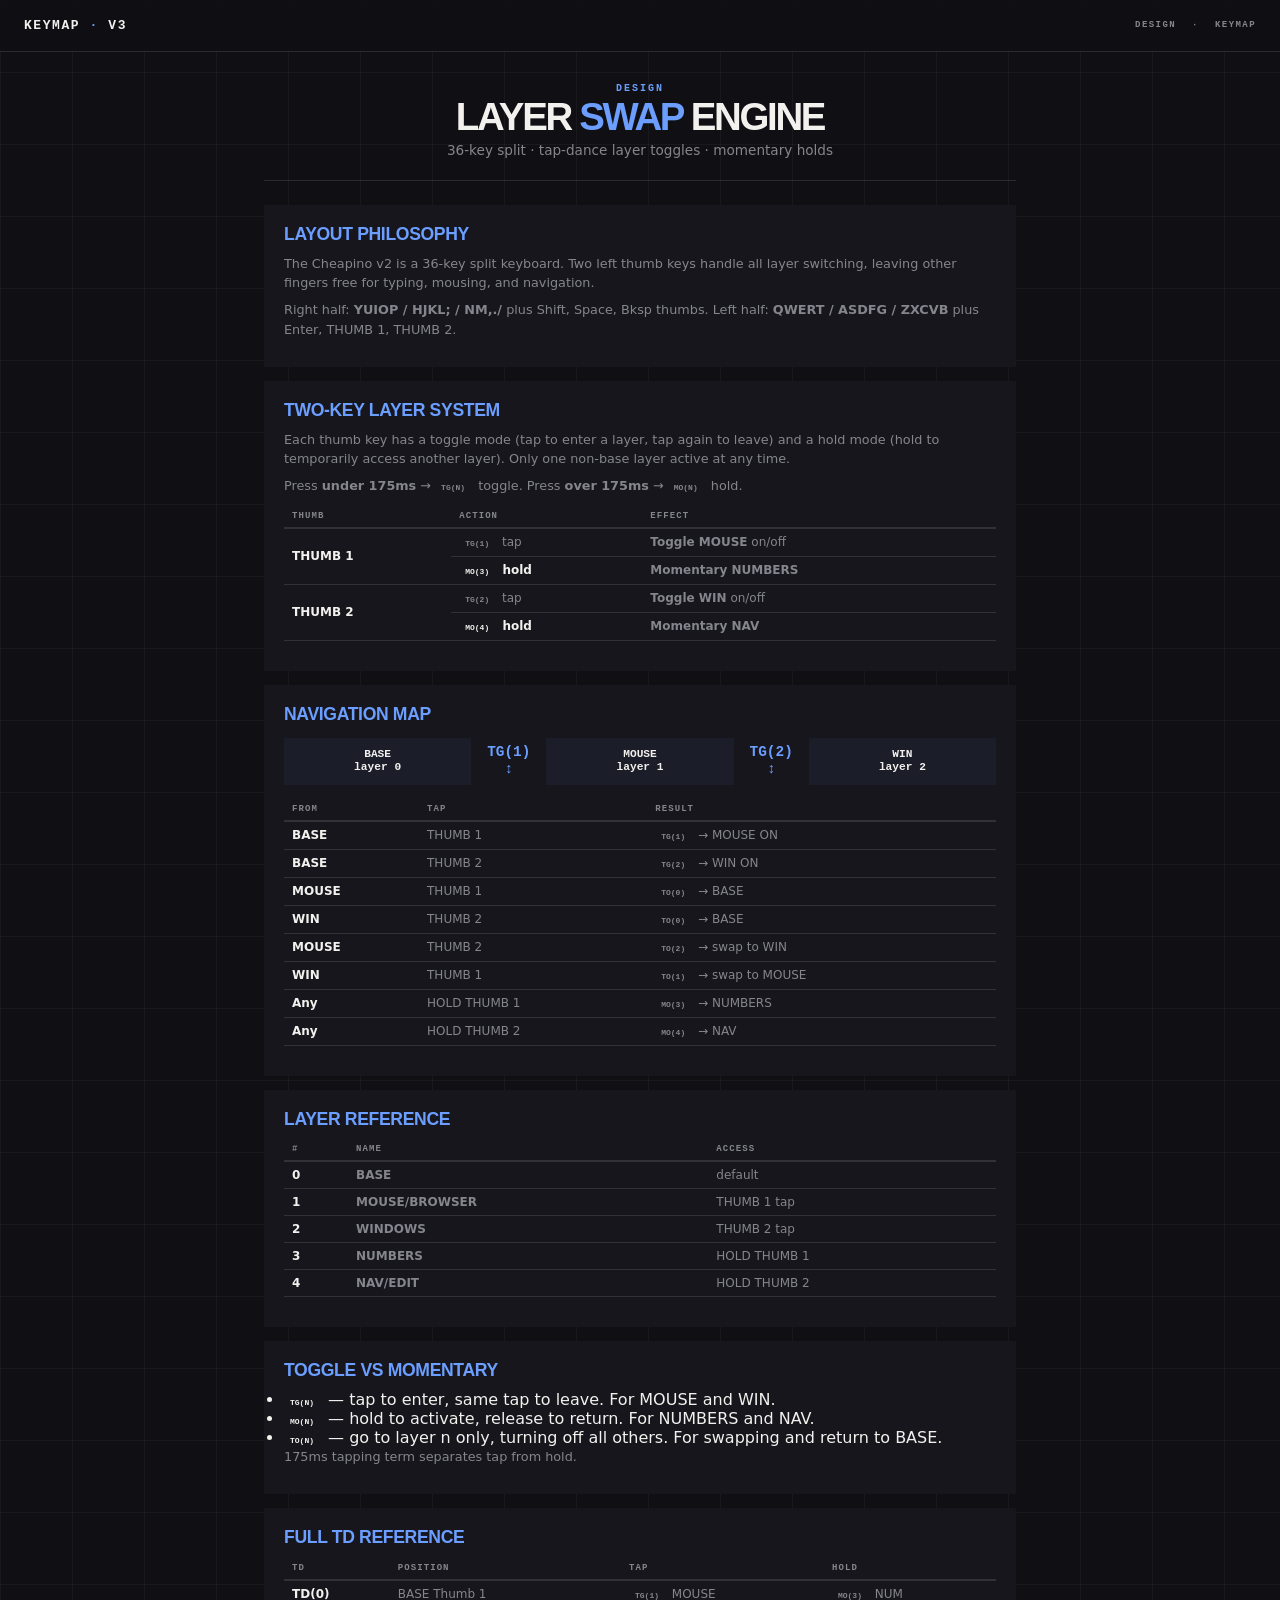
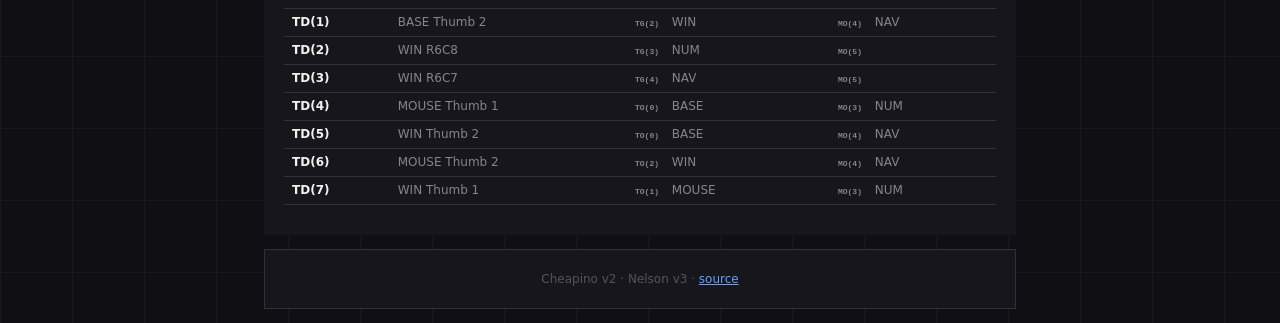
==== design.html @ 3efa7d44 "Add design page explaining layer swap engine" ====
<!DOCTYPE html><html lang=en><head><meta charset=UTF-8><meta name=viewport content="width=device-width,initial-scale=1.0"><title>DESIGN · V3</title><style>:root{--bg:#101014;--s:#16161C;--s2:#1C1C24;--b:rgba(242,241,238,0.12);--t:#F2F1EE;--td:#85858D;--tm:#55555E;--bl:#6B9EFF;--bt:rgba(107,158,255,0.06)}*{margin:0;padding:0;box-sizing:border-box}body{background:var(--bg);background-image:linear-gradient(rgba(242,241,238,0.045) 1px,transparent 1px),linear-gradient(90deg,rgba(242,241,238,0.045) 1px,transparent 1px);background-size:72px 72px;color:var(--t);font-family:system-ui,sans-serif;min-height:100vh}.wrap{max-width:800px;margin:0 auto;padding:0 24px}.nav{position:sticky;top:0;z-index:100;background:rgba(16,16,20,0.92);border-bottom:1px solid var(--b);height:52px;display:flex;align-items:center;justify-content:space-between;padding:0 24px}.nav .br{font:700 13px/1 'Courier New',monospace;text-transform:uppercase;letter-spacing:.12em;color:var(--t)}.nav .br .ac{color:var(--bl)}.nav .mi{font:600 9px/1 'Courier New',monospace;text-transform:uppercase;letter-spacing:.16em;color:var(--td);display:flex;gap:16px}.nav .mi a{color:inherit;text-decoration:none}.nav .mi a:hover{color:#fff}.hero{text-align:center;padding:32px 0 20px;border-bottom:1px solid var(--b);margin-bottom:24px}.hero .lbl{font:700 10px/1 'Courier New',monospace;text-transform:uppercase;letter-spacing:.2em;color:var(--bl);margin-bottom:6px}.hero h1{font:900 2.4rem/.9 'Arial Black',sans-serif;text-transform:uppercase;letter-spacing:-.06em;color:var(--t)}.hero h1 .ac{color:var(--bl)}.hero .sub{font:500 .85rem/1.4 system-ui,sans-serif;color:var(--td);margin-top:6px}.sec{background:var(--s);padding:20px;margin-bottom:14px}.sec h2{font:800 1.1rem/1.1 'Arial Black',sans-serif;text-transform:uppercase;letter-spacing:-.02em;color:var(--bl);margin-bottom:10px}.sec p{font:400 .8rem/1.5 system-ui,sans-serif;color:var(--td);margin-bottom:8px}table{border-collapse:collapse;width:100%;margin:10px 0;font-size:.75rem}th{font:700 9px/1 'Courier New',monospace;text-transform:uppercase;letter-spacing:.12em;color:var(--td);text-align:left;padding:6px 8px;border-bottom:2px solid var(--b)}td{padding:6px 8px;border-bottom:1px solid var(--b);color:var(--td)}td:first-child{color:var(--t);font-weight:600}.tag{display:inline-block;font:700 8px/1 'Courier New',monospace;padding:2px 6px;margin-right:3px;border-radius:2px;text-transform:uppercase}.tag.tg{background:#6B9EFF33;color:#6B9EFF}.tag.mo{background:#F2F1EE22;color:#ccc}.tag.to{background:#F2F1EE11;color:#999}.flow{display:grid;grid-template-columns:1fr auto 1fr auto 1fr;gap:6px;margin:10px 0;align-items:center}.flow div{background:var(--bt);padding:10px;text-align:center;font:700 .7rem/1.2 'Courier New',monospace;color:var(--t)}.flow .arr{background:transparent;color:var(--bl);font-size:.9rem}</style></head><body><div class=nav><div class=br><a href=index.html style=color:inherit;text-decoration:none>KEYMAP <span class=ac>·</span> V3</a></div><div class=mi><a href=design.html>DESIGN</a><span>·</span><a href=index.html>KEYMAP</a></div></div><div class=wrap><div class=hero><div class=lbl>DESIGN</div><h1>LAYER <span class=ac>SWAP</span> ENGINE</h1><div class=sub>36-key split · tap-dance layer toggles · momentary holds</div></div><div class=sec><h2>LAYOUT PHILOSOPHY</h2><p>The Cheapino v2 is a 36-key split keyboard. Two left thumb keys handle all layer switching, leaving other fingers free for typing, mousing, and navigation.</p><p>Right half: <b>YUIOP / HJKL; / NM,./</b> plus Shift, Space, Bksp thumbs. Left half: <b>QWERT / ASDFG / ZXCVB</b> plus Enter, THUMB 1, THUMB 2.</p></div><div class=sec><h2>TWO-KEY LAYER SYSTEM</h2><p>Each thumb key has a toggle mode (tap to enter a layer, tap again to leave) and a hold mode (hold to temporarily access another layer). Only one non-base layer active at any time.</p><p>Press <b>under 175ms</b> → <span class=tag tg>TG(n)</span> toggle. Press <b>over 175ms</b> → <span class=tag mo>MO(n)</span> hold.</p><table><tr><th>Thumb</th><th>Action</th><th>Effect</th></tr><tr><td rowspan=2>THUMB 1</td><td><span class=tag tg>TG(1)</span> tap</td><td><b>Toggle MOUSE</b> on/off</td></tr><tr><td><span class=tag mo>MO(3)</span> hold</td><td><b>Momentary NUMBERS</b></td></tr><tr><td rowspan=2>THUMB 2</td><td><span class=tag tg>TG(2)</span> tap</td><td><b>Toggle WIN</b> on/off</td></tr><tr><td><span class=tag mo>MO(4)</span> hold</td><td><b>Momentary NAV</b></td></tr></table></div><div class=sec><h2>NAVIGATION MAP</h2><div class=flow><div><b>BASE</b><br>layer 0</div><div class=arr>TG(1)<br>↕</div><div><b>MOUSE</b><br>layer 1</div><div class=arr>TG(2)<br>↕</div><div><b>WIN</b><br>layer 2</div></div><table><tr><th>From</th><th>Tap</th><th>Result</th></tr><tr><td>BASE</td><td>THUMB 1</td><td><span class=tag tg>TG(1)</span> → MOUSE ON</td></tr><tr><td>BASE</td><td>THUMB 2</td><td><span class=tag tg>TG(2)</span> → WIN ON</td></tr><tr><td>MOUSE</td><td>THUMB 1</td><td><span class=tag to>TO(0)</span> → BASE</td></tr><tr><td>WIN</td><td>THUMB 2</td><td><span class=tag to>TO(0)</span> → BASE</td></tr><tr><td>MOUSE</td><td>THUMB 2</td><td><span class=tag to>TO(2)</span> → swap to WIN</td></tr><tr><td>WIN</td><td>THUMB 1</td><td><span class=tag to>TO(1)</span> → swap to MOUSE</td></tr><tr><td>Any</td><td>HOLD THUMB 1</td><td><span class=tag mo>MO(3)</span> → NUMBERS</td></tr><tr><td>Any</td><td>HOLD THUMB 2</td><td><span class=tag mo>MO(4)</span> → NAV</td></tr></table></div><div class=sec><h2>LAYER REFERENCE</h2><table><tr><th>#</th><th>Name</th><th>Access</th></tr><tr><td>0</td><td><b>BASE</b></td><td>default</td></tr><tr><td>1</td><td><b>MOUSE/BROWSER</b></td><td>THUMB 1 tap</td></tr><tr><td>2</td><td><b>WINDOWS</b></td><td>THUMB 2 tap</td></tr><tr><td>3</td><td><b>NUMBERS</b></td><td>HOLD THUMB 1</td></tr><tr><td>4</td><td><b>NAV/EDIT</b></td><td>HOLD THUMB 2</td></tr></table></div><div class=sec><h2>TOGGLE vs MOMENTARY</h2><ul><li><b><span class=tag tg>TG(n)</span></b> — tap to enter, same tap to leave. For MOUSE and WIN.</li><li><b><span class=tag mo>MO(n)</span></b> — hold to activate, release to return. For NUMBERS and NAV.</li><li><b><span class=tag to>TO(n)</span></b> — go to layer n only, turning off all others. For swapping and return to BASE.</li></ul><p>175ms tapping term separates tap from hold.</p></div><div class=sec><h2>FULL TD REFERENCE</h2><table><tr><th>TD</th><th>Position</th><th>Tap</th><th>Hold</th></tr><tr><td>TD(0)</td><td>BASE Thumb 1</td><td><span class=tag tg>TG(1)</span> MOUSE</td><td><span class=tag mo>MO(3)</span> NUM</td></tr><tr><td>TD(1)</td><td>BASE Thumb 2</td><td><span class=tag tg>TG(2)</span> WIN</td><td><span class=tag mo>MO(4)</span> NAV</td></tr><tr><td>TD(2)</td><td>WIN R6C8</td><td><span class=tag tg>TG(3)</span> NUM</td><td><span class=tag mo>MO(5)</span></td></tr><tr><td>TD(3)</td><td>WIN R6C7</td><td><span class=tag tg>TG(4)</span> NAV</td><td><span class=tag mo>MO(5)</span></td></tr><tr><td>TD(4)</td><td>MOUSE Thumb 1</td><td><span class=tag to>TO(0)</span> BASE</td><td><span class=tag mo>MO(3)</span> NUM</td></tr><tr><td>TD(5)</td><td>WIN Thumb 2</td><td><span class=tag to>TO(0)</span> BASE</td><td><span class=tag mo>MO(4)</span> NAV</td></tr><tr><td>TD(6)</td><td>MOUSE Thumb 2</td><td><span class=tag to>TO(2)</span> WIN</td><td><span class=tag mo>MO(4)</span> NAV</td></tr><tr><td>TD(7)</td><td>WIN Thumb 1</td><td><span class=tag to>TO(1)</span> MOUSE</td><td><span class=tag mo>MO(3)</span> NUM</td></tr></table></div><div class=sec style="border:1px solid var(--b);text-align:center"><p style="margin:0;color:#555;font-size:.75rem">Cheapino v2 · Nelson v3 · <a href=https://github.com/Nerouse/cheapino-cheatsheet style=color:#6B9EFF>source</a></p></div></div></body></html>
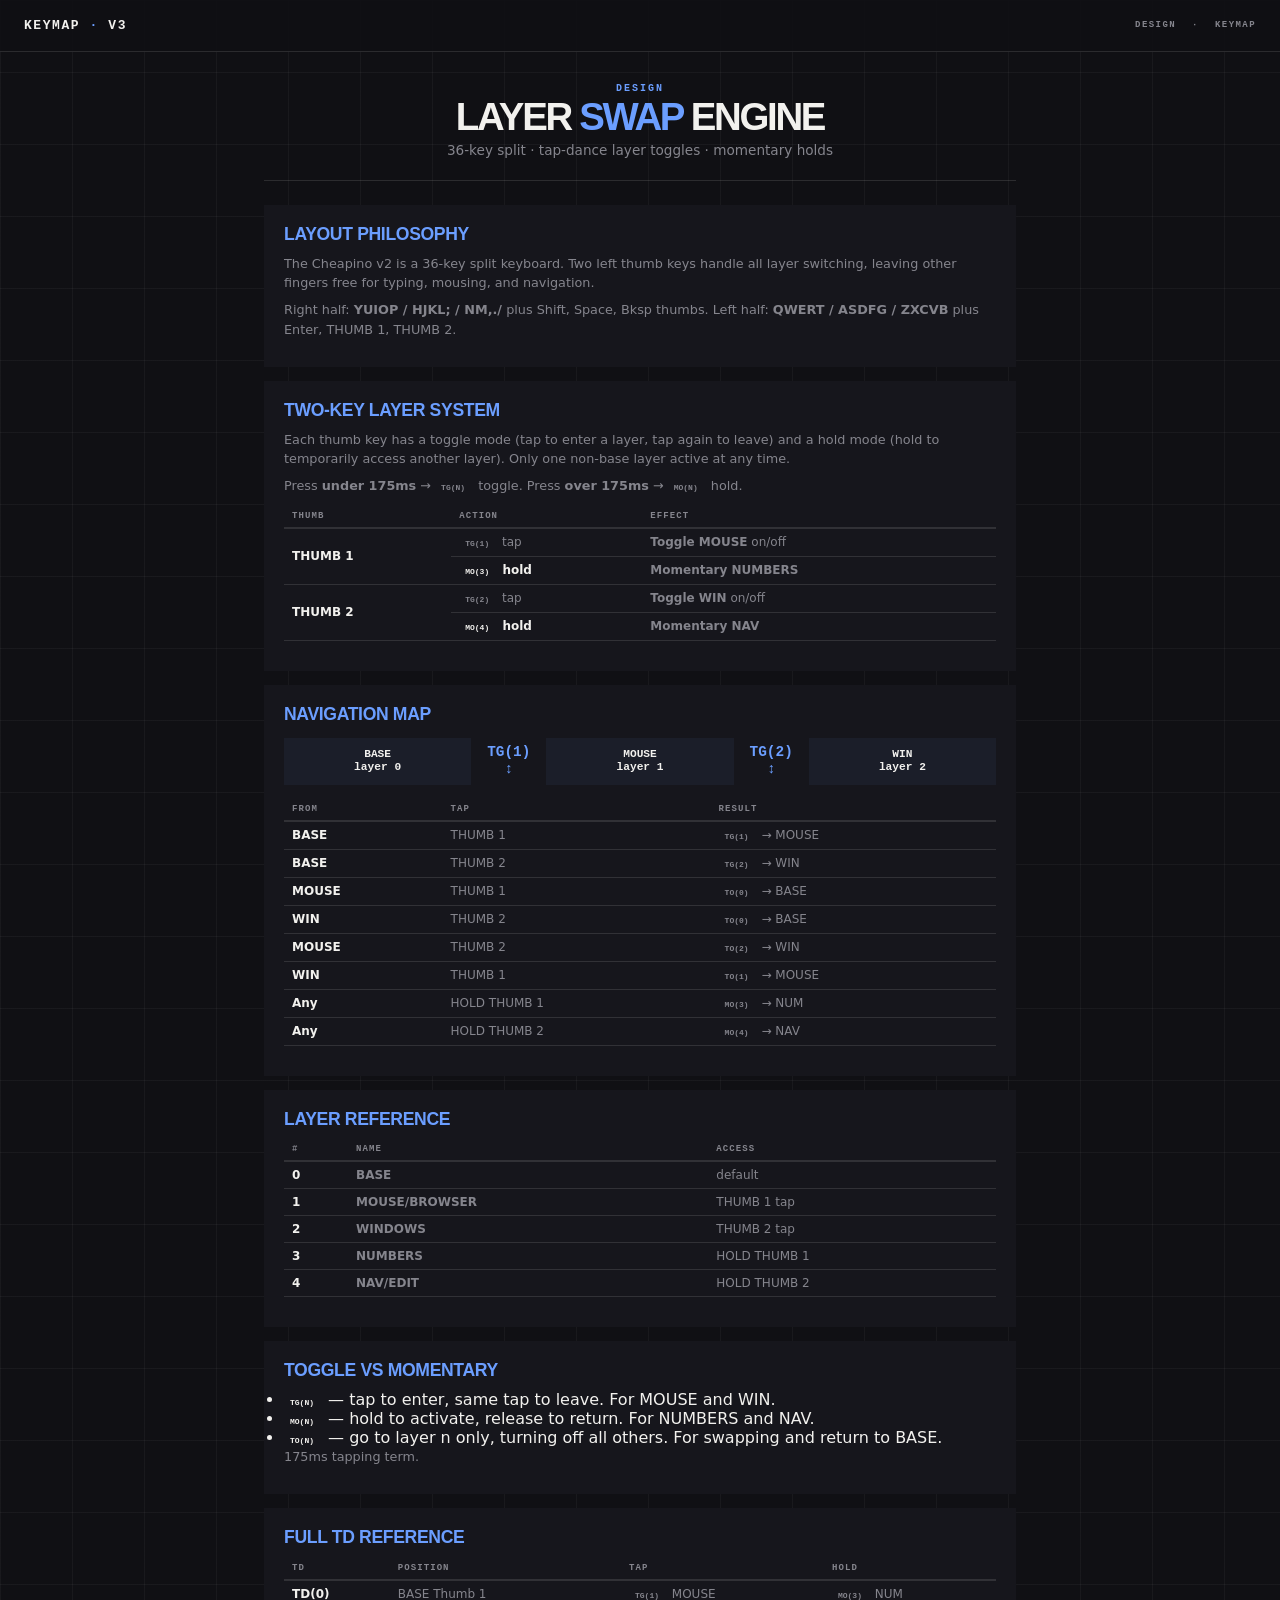
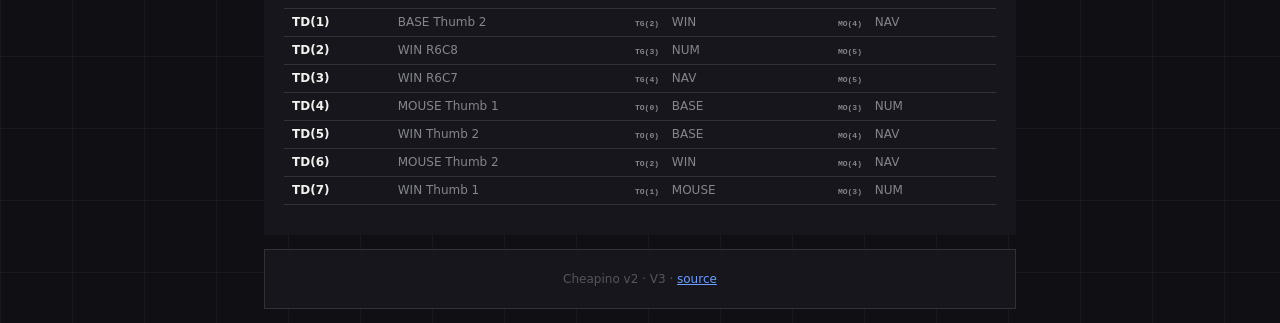
==== commit daf90430: "Remove personal names from site" ====
--- a/design.html
+++ b/design.html
@@ -1 +1 @@
-<!DOCTYPE html><html lang=en><head><meta charset=UTF-8><meta name=viewport content="width=device-width,initial-scale=1.0"><title>DESIGN · V3</title><style>:root{--bg:#101014;--s:#16161C;--s2:#1C1C24;--b:rgba(242,241,238,0.12);--t:#F2F1EE;--td:#85858D;--tm:#55555E;--bl:#6B9EFF;--bt:rgba(107,158,255,0.06)}*{margin:0;padding:0;box-sizing:border-box}body{background:var(--bg);background-image:linear-gradient(rgba(242,241,238,0.045) 1px,transparent 1px),linear-gradient(90deg,rgba(242,241,238,0.045) 1px,transparent 1px);background-size:72px 72px;color:var(--t);font-family:system-ui,sans-serif;min-height:100vh}.wrap{max-width:800px;margin:0 auto;padding:0 24px}.nav{position:sticky;top:0;z-index:100;background:rgba(16,16,20,0.92);border-bottom:1px solid var(--b);height:52px;display:flex;align-items:center;justify-content:space-between;padding:0 24px}.nav .br{font:700 13px/1 'Courier New',monospace;text-transform:uppercase;letter-spacing:.12em;color:var(--t)}.nav .br .ac{color:var(--bl)}.nav .mi{font:600 9px/1 'Courier New',monospace;text-transform:uppercase;letter-spacing:.16em;color:var(--td);display:flex;gap:16px}.nav .mi a{color:inherit;text-decoration:none}.nav .mi a:hover{color:#fff}.hero{text-align:center;padding:32px 0 20px;border-bottom:1px solid var(--b);margin-bottom:24px}.hero .lbl{font:700 10px/1 'Courier New',monospace;text-transform:uppercase;letter-spacing:.2em;color:var(--bl);margin-bottom:6px}.hero h1{font:900 2.4rem/.9 'Arial Black',sans-serif;text-transform:uppercase;letter-spacing:-.06em;color:var(--t)}.hero h1 .ac{color:var(--bl)}.hero .sub{font:500 .85rem/1.4 system-ui,sans-serif;color:var(--td);margin-top:6px}.sec{background:var(--s);padding:20px;margin-bottom:14px}.sec h2{font:800 1.1rem/1.1 'Arial Black',sans-serif;text-transform:uppercase;letter-spacing:-.02em;color:var(--bl);margin-bottom:10px}.sec p{font:400 .8rem/1.5 system-ui,sans-serif;color:var(--td);margin-bottom:8px}table{border-collapse:collapse;width:100%;margin:10px 0;font-size:.75rem}th{font:700 9px/1 'Courier New',monospace;text-transform:uppercase;letter-spacing:.12em;color:var(--td);text-align:left;padding:6px 8px;border-bottom:2px solid var(--b)}td{padding:6px 8px;border-bottom:1px solid var(--b);color:var(--td)}td:first-child{color:var(--t);font-weight:600}.tag{display:inline-block;font:700 8px/1 'Courier New',monospace;padding:2px 6px;margin-right:3px;border-radius:2px;text-transform:uppercase}.tag.tg{background:#6B9EFF33;color:#6B9EFF}.tag.mo{background:#F2F1EE22;color:#ccc}.tag.to{background:#F2F1EE11;color:#999}.flow{display:grid;grid-template-columns:1fr auto 1fr auto 1fr;gap:6px;margin:10px 0;align-items:center}.flow div{background:var(--bt);padding:10px;text-align:center;font:700 .7rem/1.2 'Courier New',monospace;color:var(--t)}.flow .arr{background:transparent;color:var(--bl);font-size:.9rem}</style></head><body><div class=nav><div class=br><a href=index.html style=color:inherit;text-decoration:none>KEYMAP <span class=ac>·</span> V3</a></div><div class=mi><a href=design.html>DESIGN</a><span>·</span><a href=index.html>KEYMAP</a></div></div><div class=wrap><div class=hero><div class=lbl>DESIGN</div><h1>LAYER <span class=ac>SWAP</span> ENGINE</h1><div class=sub>36-key split · tap-dance layer toggles · momentary holds</div></div><div class=sec><h2>LAYOUT PHILOSOPHY</h2><p>The Cheapino v2 is a 36-key split keyboard. Two left thumb keys handle all layer switching, leaving other fingers free for typing, mousing, and navigation.</p><p>Right half: <b>YUIOP / HJKL; / NM,./</b> plus Shift, Space, Bksp thumbs. Left half: <b>QWERT / ASDFG / ZXCVB</b> plus Enter, THUMB 1, THUMB 2.</p></div><div class=sec><h2>TWO-KEY LAYER SYSTEM</h2><p>Each thumb key has a toggle mode (tap to enter a layer, tap again to leave) and a hold mode (hold to temporarily access another layer). Only one non-base layer active at any time.</p><p>Press <b>under 175ms</b> → <span class=tag tg>TG(n)</span> toggle. Press <b>over 175ms</b> → <span class=tag mo>MO(n)</span> hold.</p><table><tr><th>Thumb</th><th>Action</th><th>Effect</th></tr><tr><td rowspan=2>THUMB 1</td><td><span class=tag tg>TG(1)</span> tap</td><td><b>Toggle MOUSE</b> on/off</td></tr><tr><td><span class=tag mo>MO(3)</span> hold</td><td><b>Momentary NUMBERS</b></td></tr><tr><td rowspan=2>THUMB 2</td><td><span class=tag tg>TG(2)</span> tap</td><td><b>Toggle WIN</b> on/off</td></tr><tr><td><span class=tag mo>MO(4)</span> hold</td><td><b>Momentary NAV</b></td></tr></table></div><div class=sec><h2>NAVIGATION MAP</h2><div class=flow><div><b>BASE</b><br>layer 0</div><div class=arr>TG(1)<br>↕</div><div><b>MOUSE</b><br>layer 1</div><div class=arr>TG(2)<br>↕</div><div><b>WIN</b><br>layer 2</div></div><table><tr><th>From</th><th>Tap</th><th>Result</th></tr><tr><td>BASE</td><td>THUMB 1</td><td><span class=tag tg>TG(1)</span> → MOUSE ON</td></tr><tr><td>BASE</td><td>THUMB 2</td><td><span class=tag tg>TG(2)</span> → WIN ON</td></tr><tr><td>MOUSE</td><td>THUMB 1</td><td><span class=tag to>TO(0)</span> → BASE</td></tr><tr><td>WIN</td><td>THUMB 2</td><td><span class=tag to>TO(0)</span> → BASE</td></tr><tr><td>MOUSE</td><td>THUMB 2</td><td><span class=tag to>TO(2)</span> → swap to WIN</td></tr><tr><td>WIN</td><td>THUMB 1</td><td><span class=tag to>TO(1)</span> → swap to MOUSE</td></tr><tr><td>Any</td><td>HOLD THUMB 1</td><td><span class=tag mo>MO(3)</span> → NUMBERS</td></tr><tr><td>Any</td><td>HOLD THUMB 2</td><td><span class=tag mo>MO(4)</span> → NAV</td></tr></table></div><div class=sec><h2>LAYER REFERENCE</h2><table><tr><th>#</th><th>Name</th><th>Access</th></tr><tr><td>0</td><td><b>BASE</b></td><td>default</td></tr><tr><td>1</td><td><b>MOUSE/BROWSER</b></td><td>THUMB 1 tap</td></tr><tr><td>2</td><td><b>WINDOWS</b></td><td>THUMB 2 tap</td></tr><tr><td>3</td><td><b>NUMBERS</b></td><td>HOLD THUMB 1</td></tr><tr><td>4</td><td><b>NAV/EDIT</b></td><td>HOLD THUMB 2</td></tr></table></div><div class=sec><h2>TOGGLE vs MOMENTARY</h2><ul><li><b><span class=tag tg>TG(n)</span></b> — tap to enter, same tap to leave. For MOUSE and WIN.</li><li><b><span class=tag mo>MO(n)</span></b> — hold to activate, release to return. For NUMBERS and NAV.</li><li><b><span class=tag to>TO(n)</span></b> — go to layer n only, turning off all others. For swapping and return to BASE.</li></ul><p>175ms tapping term separates tap from hold.</p></div><div class=sec><h2>FULL TD REFERENCE</h2><table><tr><th>TD</th><th>Position</th><th>Tap</th><th>Hold</th></tr><tr><td>TD(0)</td><td>BASE Thumb 1</td><td><span class=tag tg>TG(1)</span> MOUSE</td><td><span class=tag mo>MO(3)</span> NUM</td></tr><tr><td>TD(1)</td><td>BASE Thumb 2</td><td><span class=tag tg>TG(2)</span> WIN</td><td><span class=tag mo>MO(4)</span> NAV</td></tr><tr><td>TD(2)</td><td>WIN R6C8</td><td><span class=tag tg>TG(3)</span> NUM</td><td><span class=tag mo>MO(5)</span></td></tr><tr><td>TD(3)</td><td>WIN R6C7</td><td><span class=tag tg>TG(4)</span> NAV</td><td><span class=tag mo>MO(5)</span></td></tr><tr><td>TD(4)</td><td>MOUSE Thumb 1</td><td><span class=tag to>TO(0)</span> BASE</td><td><span class=tag mo>MO(3)</span> NUM</td></tr><tr><td>TD(5)</td><td>WIN Thumb 2</td><td><span class=tag to>TO(0)</span> BASE</td><td><span class=tag mo>MO(4)</span> NAV</td></tr><tr><td>TD(6)</td><td>MOUSE Thumb 2</td><td><span class=tag to>TO(2)</span> WIN</td><td><span class=tag mo>MO(4)</span> NAV</td></tr><tr><td>TD(7)</td><td>WIN Thumb 1</td><td><span class=tag to>TO(1)</span> MOUSE</td><td><span class=tag mo>MO(3)</span> NUM</td></tr></table></div><div class=sec style="border:1px solid var(--b);text-align:center"><p style="margin:0;color:#555;font-size:.75rem">Cheapino v2 · Nelson v3 · <a href=https://github.com/Nerouse/cheapino-cheatsheet style=color:#6B9EFF>source</a></p></div></div></body></html>+<!DOCTYPE html><html lang=en><head><meta charset=UTF-8><meta name=viewport content="width=device-width,initial-scale=1.0"><title>DESIGN · V3</title><style>:root{--bg:#101014;--s:#16161C;--s2:#1C1C24;--b:rgba(242,241,238,0.12);--t:#F2F1EE;--td:#85858D;--tm:#55555E;--bl:#6B9EFF;--bt:rgba(107,158,255,0.06)}*{margin:0;padding:0;box-sizing:border-box}body{background:var(--bg);background-image:linear-gradient(rgba(242,241,238,0.045) 1px,transparent 1px),linear-gradient(90deg,rgba(242,241,238,0.045) 1px,transparent 1px);background-size:72px 72px;color:var(--t);font-family:system-ui,sans-serif;min-height:100vh}.wrap{max-width:800px;margin:0 auto;padding:0 24px}.nav{position:sticky;top:0;z-index:100;background:rgba(16,16,20,0.92);border-bottom:1px solid var(--b);height:52px;display:flex;align-items:center;justify-content:space-between;padding:0 24px}.nav .br{font:700 13px/1 'Courier New',monospace;text-transform:uppercase;letter-spacing:.12em;color:var(--t)}.nav .br .ac{color:var(--bl)}.nav .mi{font:600 9px/1 'Courier New',monospace;text-transform:uppercase;letter-spacing:.16em;color:var(--td);display:flex;gap:16px}.nav .mi a{color:inherit;text-decoration:none}.nav .mi a:hover{color:#fff}.hero{text-align:center;padding:32px 0 20px;border-bottom:1px solid var(--b);margin-bottom:24px}.hero .lbl{font:700 10px/1 'Courier New',monospace;text-transform:uppercase;letter-spacing:.2em;color:var(--bl);margin-bottom:6px}.hero h1{font:900 2.4rem/.9 'Arial Black',sans-serif;text-transform:uppercase;letter-spacing:-.06em;color:var(--t)}.hero h1 .ac{color:var(--bl)}.hero .sub{font:500 .85rem/1.4 system-ui,sans-serif;color:var(--td);margin-top:6px}.sec{background:var(--s);padding:20px;margin-bottom:14px}.sec h2{font:800 1.1rem/1.1 'Arial Black',sans-serif;text-transform:uppercase;letter-spacing:-.02em;color:var(--bl);margin-bottom:10px}.sec p{font:400 .8rem/1.5 system-ui,sans-serif;color:var(--td);margin-bottom:8px}table{border-collapse:collapse;width:100%;margin:10px 0;font-size:.75rem}th{font:700 9px/1 'Courier New',monospace;text-transform:uppercase;letter-spacing:.12em;color:var(--td);text-align:left;padding:6px 8px;border-bottom:2px solid var(--b)}td{padding:6px 8px;border-bottom:1px solid var(--b);color:var(--td)}td:first-child{color:var(--t);font-weight:600}.tag{display:inline-block;font:700 8px/1 'Courier New',monospace;padding:2px 6px;margin-right:3px;border-radius:2px;text-transform:uppercase}.tag.tg{background:#6B9EFF33;color:#6B9EFF}.tag.mo{background:#F2F1EE22;color:#ccc}.tag.to{background:#F2F1EE11;color:#999}.flow{display:grid;grid-template-columns:1fr auto 1fr auto 1fr;gap:6px;margin:10px 0;align-items:center}.flow div{background:var(--bt);padding:10px;text-align:center;font:700 .7rem/1.2 'Courier New',monospace;color:var(--t)}.flow .arr{background:transparent;color:var(--bl);font-size:.9rem}</style></head><body><div class=nav><div class=br><a href=index.html style=color:inherit;text-decoration:none>KEYMAP <span class=ac>·</span> V3</a></div><div class=mi><a href=design.html>DESIGN</a><span>·</span><a href=index.html>KEYMAP</a></div></div><div class=wrap><div class=hero><div class=lbl>DESIGN</div><h1>LAYER <span class=ac>SWAP</span> ENGINE</h1><div class=sub>36-key split · tap-dance layer toggles · momentary holds</div></div><div class=sec><h2>LAYOUT PHILOSOPHY</h2><p>The Cheapino v2 is a 36-key split keyboard. Two left thumb keys handle all layer switching, leaving other fingers free for typing, mousing, and navigation.</p><p>Right half: <b>YUIOP / HJKL; / NM,./</b> plus Shift, Space, Bksp thumbs. Left half: <b>QWERT / ASDFG / ZXCVB</b> plus Enter, THUMB 1, THUMB 2.</p></div><div class=sec><h2>TWO-KEY LAYER SYSTEM</h2><p>Each thumb key has a toggle mode (tap to enter a layer, tap again to leave) and a hold mode (hold to temporarily access another layer). Only one non-base layer active at any time.</p><p>Press <b>under 175ms</b> → <span class=tag tg>TG(n)</span> toggle. Press <b>over 175ms</b> → <span class=tag mo>MO(n)</span> hold.</p><table><tr><th>Thumb</th><th>Action</th><th>Effect</th></tr><tr><td rowspan=2>THUMB 1</td><td><span class=tag tg>TG(1)</span> tap</td><td><b>Toggle MOUSE</b> on/off</td></tr><tr><td><span class=tag mo>MO(3)</span> hold</td><td><b>Momentary NUMBERS</b></td></tr><tr><td rowspan=2>THUMB 2</td><td><span class=tag tg>TG(2)</span> tap</td><td><b>Toggle WIN</b> on/off</td></tr><tr><td><span class=tag mo>MO(4)</span> hold</td><td><b>Momentary NAV</b></td></tr></table></div><div class=sec><h2>NAVIGATION MAP</h2><div class=flow><div><b>BASE</b><br>layer 0</div><div class=arr>TG(1)<br>↕</div><div><b>MOUSE</b><br>layer 1</div><div class=arr>TG(2)<br>↕</div><div><b>WIN</b><br>layer 2</div></div><table><tr><th>From</th><th>Tap</th><th>Result</th></tr><tr><td>BASE</td><td>THUMB 1</td><td><span class=tag tg>TG(1)</span> → MOUSE</td></tr><tr><td>BASE</td><td>THUMB 2</td><td><span class=tag tg>TG(2)</span> → WIN</td></tr><tr><td>MOUSE</td><td>THUMB 1</td><td><span class=tag to>TO(0)</span> → BASE</td></tr><tr><td>WIN</td><td>THUMB 2</td><td><span class=tag to>TO(0)</span> → BASE</td></tr><tr><td>MOUSE</td><td>THUMB 2</td><td><span class=tag to>TO(2)</span> → WIN</td></tr><tr><td>WIN</td><td>THUMB 1</td><td><span class=tag to>TO(1)</span> → MOUSE</td></tr><tr><td>Any</td><td>HOLD THUMB 1</td><td><span class=tag mo>MO(3)</span> → NUM</td></tr><tr><td>Any</td><td>HOLD THUMB 2</td><td><span class=tag mo>MO(4)</span> → NAV</td></tr></table></div><div class=sec><h2>LAYER REFERENCE</h2><table><tr><th>#</th><th>Name</th><th>Access</th></tr><tr><td>0</td><td><b>BASE</b></td><td>default</td></tr><tr><td>1</td><td><b>MOUSE/BROWSER</b></td><td>THUMB 1 tap</td></tr><tr><td>2</td><td><b>WINDOWS</b></td><td>THUMB 2 tap</td></tr><tr><td>3</td><td><b>NUMBERS</b></td><td>HOLD THUMB 1</td></tr><tr><td>4</td><td><b>NAV/EDIT</b></td><td>HOLD THUMB 2</td></tr></table></div><div class=sec><h2>TOGGLE vs MOMENTARY</h2><ul><li><b><span class=tag tg>TG(n)</span></b> — tap to enter, same tap to leave. For MOUSE and WIN.</li><li><b><span class=tag mo>MO(n)</span></b> — hold to activate, release to return. For NUMBERS and NAV.</li><li><b><span class=tag to>TO(n)</span></b> — go to layer n only, turning off all others. For swapping and return to BASE.</li></ul><p>175ms tapping term.</p></div><div class=sec><h2>FULL TD REFERENCE</h2><table><tr><th>TD</th><th>Position</th><th>Tap</th><th>Hold</th></tr><tr><td>TD(0)</td><td>BASE Thumb 1</td><td><span class=tag tg>TG(1)</span> MOUSE</td><td><span class=tag mo>MO(3)</span> NUM</td></tr><tr><td>TD(1)</td><td>BASE Thumb 2</td><td><span class=tag tg>TG(2)</span> WIN</td><td><span class=tag mo>MO(4)</span> NAV</td></tr><tr><td>TD(2)</td><td>WIN R6C8</td><td><span class=tag tg>TG(3)</span> NUM</td><td><span class=tag mo>MO(5)</span></td></tr><tr><td>TD(3)</td><td>WIN R6C7</td><td><span class=tag tg>TG(4)</span> NAV</td><td><span class=tag mo>MO(5)</span></td></tr><tr><td>TD(4)</td><td>MOUSE Thumb 1</td><td><span class=tag to>TO(0)</span> BASE</td><td><span class=tag mo>MO(3)</span> NUM</td></tr><tr><td>TD(5)</td><td>WIN Thumb 2</td><td><span class=tag to>TO(0)</span> BASE</td><td><span class=tag mo>MO(4)</span> NAV</td></tr><tr><td>TD(6)</td><td>MOUSE Thumb 2</td><td><span class=tag to>TO(2)</span> WIN</td><td><span class=tag mo>MO(4)</span> NAV</td></tr><tr><td>TD(7)</td><td>WIN Thumb 1</td><td><span class=tag to>TO(1)</span> MOUSE</td><td><span class=tag mo>MO(3)</span> NUM</td></tr></table></div><div class=sec style="border:1px solid var(--b);text-align:center"><p style="margin:0;color:var(--tm);font-size:.75rem">Cheapino v2 · V3 · <a href=https://github.com/user/cheapino-cheatsheet style=color:var(--bl)>source</a></p></div></div></body></html>
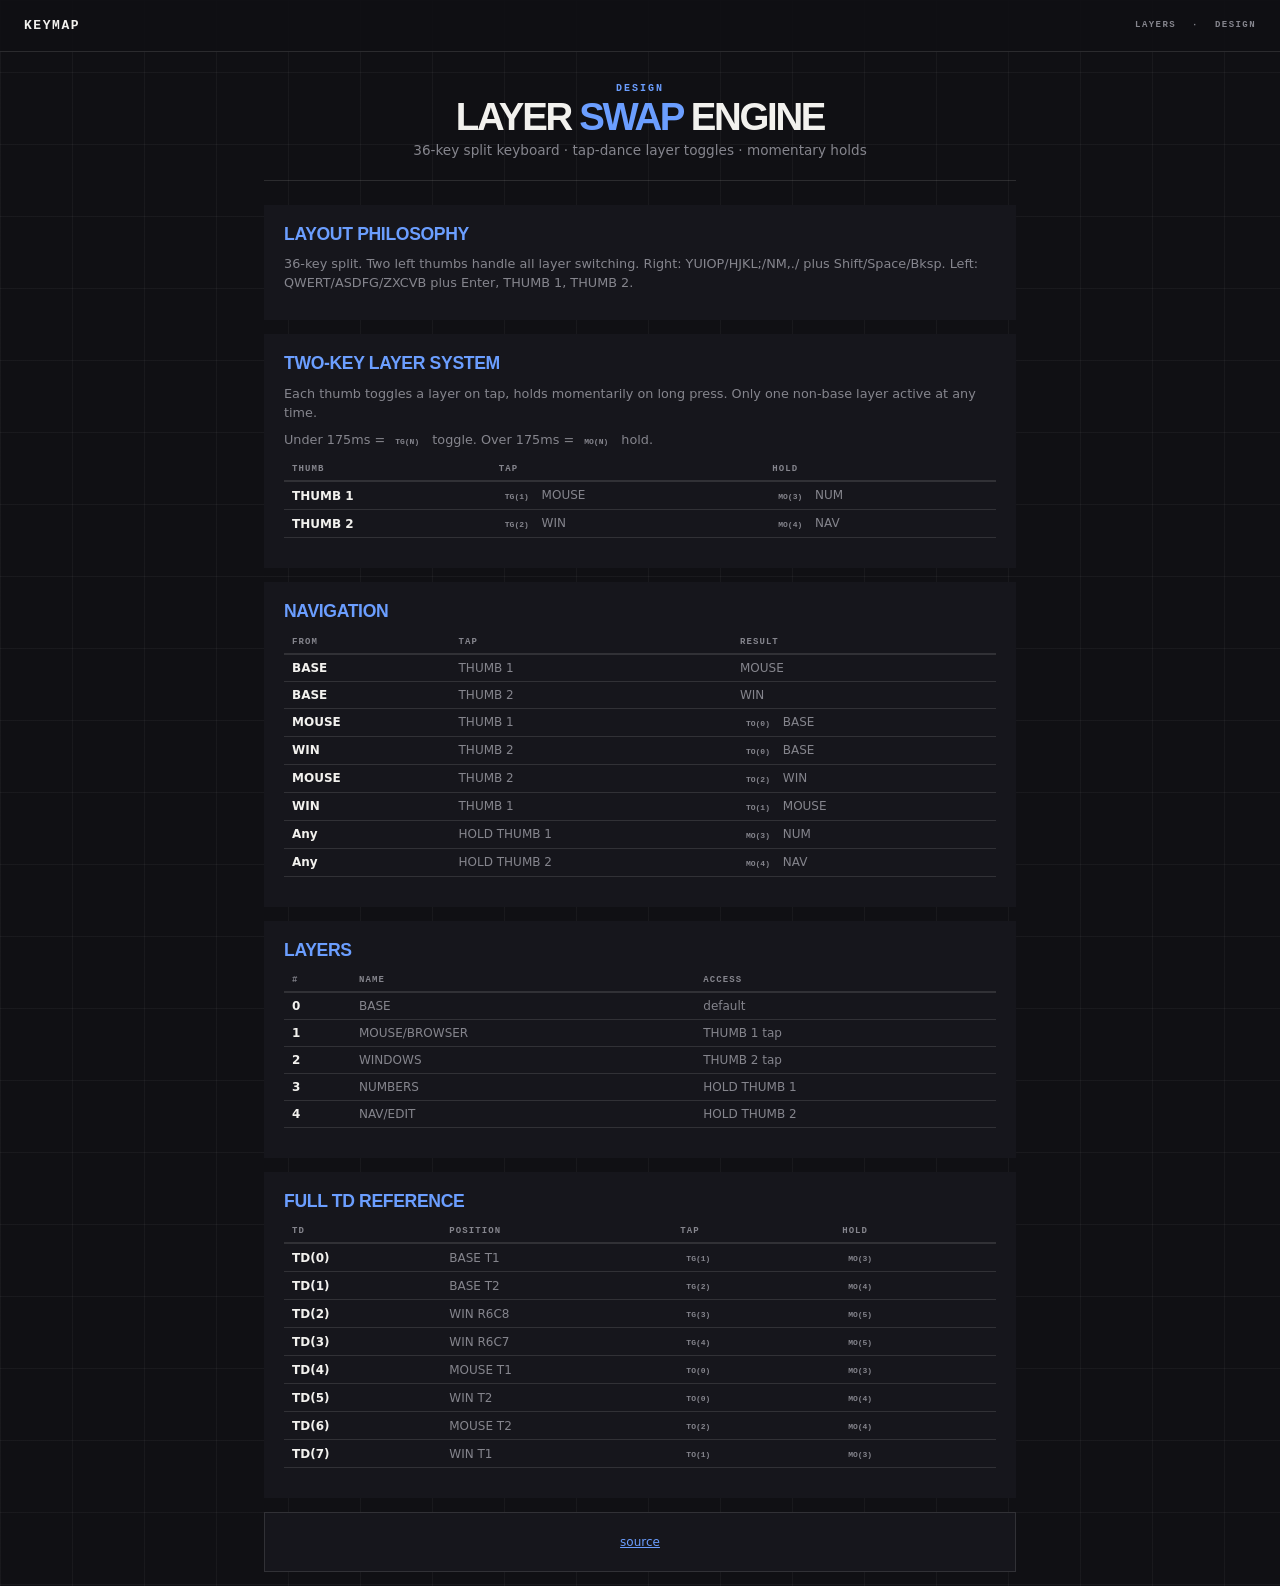
==== commit 012966ae: "Push design.html and README with nav fixes" ====
--- a/design.html
+++ b/design.html
@@ -1 +1 @@
-<!DOCTYPE html><html lang=en><head><meta charset=UTF-8><meta name=viewport content="width=device-width,initial-scale=1.0"><title>DESIGN · V3</title><style>:root{--bg:#101014;--s:#16161C;--s2:#1C1C24;--b:rgba(242,241,238,0.12);--t:#F2F1EE;--td:#85858D;--tm:#55555E;--bl:#6B9EFF;--bt:rgba(107,158,255,0.06)}*{margin:0;padding:0;box-sizing:border-box}body{background:var(--bg);background-image:linear-gradient(rgba(242,241,238,0.045) 1px,transparent 1px),linear-gradient(90deg,rgba(242,241,238,0.045) 1px,transparent 1px);background-size:72px 72px;color:var(--t);font-family:system-ui,sans-serif;min-height:100vh}.wrap{max-width:800px;margin:0 auto;padding:0 24px}.nav{position:sticky;top:0;z-index:100;background:rgba(16,16,20,0.92);border-bottom:1px solid var(--b);height:52px;display:flex;align-items:center;justify-content:space-between;padding:0 24px}.nav .br{font:700 13px/1 'Courier New',monospace;text-transform:uppercase;letter-spacing:.12em;color:var(--t)}.nav .br .ac{color:var(--bl)}.nav .mi{font:600 9px/1 'Courier New',monospace;text-transform:uppercase;letter-spacing:.16em;color:var(--td);display:flex;gap:16px}.nav .mi a{color:inherit;text-decoration:none}.nav .mi a:hover{color:#fff}.hero{text-align:center;padding:32px 0 20px;border-bottom:1px solid var(--b);margin-bottom:24px}.hero .lbl{font:700 10px/1 'Courier New',monospace;text-transform:uppercase;letter-spacing:.2em;color:var(--bl);margin-bottom:6px}.hero h1{font:900 2.4rem/.9 'Arial Black',sans-serif;text-transform:uppercase;letter-spacing:-.06em;color:var(--t)}.hero h1 .ac{color:var(--bl)}.hero .sub{font:500 .85rem/1.4 system-ui,sans-serif;color:var(--td);margin-top:6px}.sec{background:var(--s);padding:20px;margin-bottom:14px}.sec h2{font:800 1.1rem/1.1 'Arial Black',sans-serif;text-transform:uppercase;letter-spacing:-.02em;color:var(--bl);margin-bottom:10px}.sec p{font:400 .8rem/1.5 system-ui,sans-serif;color:var(--td);margin-bottom:8px}table{border-collapse:collapse;width:100%;margin:10px 0;font-size:.75rem}th{font:700 9px/1 'Courier New',monospace;text-transform:uppercase;letter-spacing:.12em;color:var(--td);text-align:left;padding:6px 8px;border-bottom:2px solid var(--b)}td{padding:6px 8px;border-bottom:1px solid var(--b);color:var(--td)}td:first-child{color:var(--t);font-weight:600}.tag{display:inline-block;font:700 8px/1 'Courier New',monospace;padding:2px 6px;margin-right:3px;border-radius:2px;text-transform:uppercase}.tag.tg{background:#6B9EFF33;color:#6B9EFF}.tag.mo{background:#F2F1EE22;color:#ccc}.tag.to{background:#F2F1EE11;color:#999}.flow{display:grid;grid-template-columns:1fr auto 1fr auto 1fr;gap:6px;margin:10px 0;align-items:center}.flow div{background:var(--bt);padding:10px;text-align:center;font:700 .7rem/1.2 'Courier New',monospace;color:var(--t)}.flow .arr{background:transparent;color:var(--bl);font-size:.9rem}</style></head><body><div class=nav><div class=br><a href=index.html style=color:inherit;text-decoration:none>KEYMAP <span class=ac>·</span> V3</a></div><div class=mi><a href=design.html>DESIGN</a><span>·</span><a href=index.html>KEYMAP</a></div></div><div class=wrap><div class=hero><div class=lbl>DESIGN</div><h1>LAYER <span class=ac>SWAP</span> ENGINE</h1><div class=sub>36-key split · tap-dance layer toggles · momentary holds</div></div><div class=sec><h2>LAYOUT PHILOSOPHY</h2><p>The Cheapino v2 is a 36-key split keyboard. Two left thumb keys handle all layer switching, leaving other fingers free for typing, mousing, and navigation.</p><p>Right half: <b>YUIOP / HJKL; / NM,./</b> plus Shift, Space, Bksp thumbs. Left half: <b>QWERT / ASDFG / ZXCVB</b> plus Enter, THUMB 1, THUMB 2.</p></div><div class=sec><h2>TWO-KEY LAYER SYSTEM</h2><p>Each thumb key has a toggle mode (tap to enter a layer, tap again to leave) and a hold mode (hold to temporarily access another layer). Only one non-base layer active at any time.</p><p>Press <b>under 175ms</b> → <span class=tag tg>TG(n)</span> toggle. Press <b>over 175ms</b> → <span class=tag mo>MO(n)</span> hold.</p><table><tr><th>Thumb</th><th>Action</th><th>Effect</th></tr><tr><td rowspan=2>THUMB 1</td><td><span class=tag tg>TG(1)</span> tap</td><td><b>Toggle MOUSE</b> on/off</td></tr><tr><td><span class=tag mo>MO(3)</span> hold</td><td><b>Momentary NUMBERS</b></td></tr><tr><td rowspan=2>THUMB 2</td><td><span class=tag tg>TG(2)</span> tap</td><td><b>Toggle WIN</b> on/off</td></tr><tr><td><span class=tag mo>MO(4)</span> hold</td><td><b>Momentary NAV</b></td></tr></table></div><div class=sec><h2>NAVIGATION MAP</h2><div class=flow><div><b>BASE</b><br>layer 0</div><div class=arr>TG(1)<br>↕</div><div><b>MOUSE</b><br>layer 1</div><div class=arr>TG(2)<br>↕</div><div><b>WIN</b><br>layer 2</div></div><table><tr><th>From</th><th>Tap</th><th>Result</th></tr><tr><td>BASE</td><td>THUMB 1</td><td><span class=tag tg>TG(1)</span> → MOUSE</td></tr><tr><td>BASE</td><td>THUMB 2</td><td><span class=tag tg>TG(2)</span> → WIN</td></tr><tr><td>MOUSE</td><td>THUMB 1</td><td><span class=tag to>TO(0)</span> → BASE</td></tr><tr><td>WIN</td><td>THUMB 2</td><td><span class=tag to>TO(0)</span> → BASE</td></tr><tr><td>MOUSE</td><td>THUMB 2</td><td><span class=tag to>TO(2)</span> → WIN</td></tr><tr><td>WIN</td><td>THUMB 1</td><td><span class=tag to>TO(1)</span> → MOUSE</td></tr><tr><td>Any</td><td>HOLD THUMB 1</td><td><span class=tag mo>MO(3)</span> → NUM</td></tr><tr><td>Any</td><td>HOLD THUMB 2</td><td><span class=tag mo>MO(4)</span> → NAV</td></tr></table></div><div class=sec><h2>LAYER REFERENCE</h2><table><tr><th>#</th><th>Name</th><th>Access</th></tr><tr><td>0</td><td><b>BASE</b></td><td>default</td></tr><tr><td>1</td><td><b>MOUSE/BROWSER</b></td><td>THUMB 1 tap</td></tr><tr><td>2</td><td><b>WINDOWS</b></td><td>THUMB 2 tap</td></tr><tr><td>3</td><td><b>NUMBERS</b></td><td>HOLD THUMB 1</td></tr><tr><td>4</td><td><b>NAV/EDIT</b></td><td>HOLD THUMB 2</td></tr></table></div><div class=sec><h2>TOGGLE vs MOMENTARY</h2><ul><li><b><span class=tag tg>TG(n)</span></b> — tap to enter, same tap to leave. For MOUSE and WIN.</li><li><b><span class=tag mo>MO(n)</span></b> — hold to activate, release to return. For NUMBERS and NAV.</li><li><b><span class=tag to>TO(n)</span></b> — go to layer n only, turning off all others. For swapping and return to BASE.</li></ul><p>175ms tapping term.</p></div><div class=sec><h2>FULL TD REFERENCE</h2><table><tr><th>TD</th><th>Position</th><th>Tap</th><th>Hold</th></tr><tr><td>TD(0)</td><td>BASE Thumb 1</td><td><span class=tag tg>TG(1)</span> MOUSE</td><td><span class=tag mo>MO(3)</span> NUM</td></tr><tr><td>TD(1)</td><td>BASE Thumb 2</td><td><span class=tag tg>TG(2)</span> WIN</td><td><span class=tag mo>MO(4)</span> NAV</td></tr><tr><td>TD(2)</td><td>WIN R6C8</td><td><span class=tag tg>TG(3)</span> NUM</td><td><span class=tag mo>MO(5)</span></td></tr><tr><td>TD(3)</td><td>WIN R6C7</td><td><span class=tag tg>TG(4)</span> NAV</td><td><span class=tag mo>MO(5)</span></td></tr><tr><td>TD(4)</td><td>MOUSE Thumb 1</td><td><span class=tag to>TO(0)</span> BASE</td><td><span class=tag mo>MO(3)</span> NUM</td></tr><tr><td>TD(5)</td><td>WIN Thumb 2</td><td><span class=tag to>TO(0)</span> BASE</td><td><span class=tag mo>MO(4)</span> NAV</td></tr><tr><td>TD(6)</td><td>MOUSE Thumb 2</td><td><span class=tag to>TO(2)</span> WIN</td><td><span class=tag mo>MO(4)</span> NAV</td></tr><tr><td>TD(7)</td><td>WIN Thumb 1</td><td><span class=tag to>TO(1)</span> MOUSE</td><td><span class=tag mo>MO(3)</span> NUM</td></tr></table></div><div class=sec style="border:1px solid var(--b);text-align:center"><p style="margin:0;color:var(--tm);font-size:.75rem">Cheapino v2 · V3 · <a href=https://github.com/user/cheapino-cheatsheet style=color:var(--bl)>source</a></p></div></div></body></html>+<!DOCTYPE html><html lang=en><head><meta charset=UTF-8><meta name=viewport content="width=device-width,initial-scale=1.0"><title>DESIGN</title><style>:root{--bg:#101014;--s:#16161C;--s2:#1C1C24;--b:rgba(242,241,238,0.12);--t:#F2F1EE;--td:#85858D;--tm:#55555E;--bl:#6B9EFF;--bt:rgba(107,158,255,0.06)}*{margin:0;padding:0;box-sizing:border-box}body{background:var(--bg);background-image:linear-gradient(rgba(242,241,238,0.045) 1px,transparent 1px),linear-gradient(90deg,rgba(242,241,238,0.045) 1px,transparent 1px);background-size:72px 72px;color:var(--t);font-family:system-ui,sans-serif;min-height:100vh}.wrap{max-width:800px;margin:0 auto;padding:0 24px}.nav{position:sticky;top:0;z-index:100;background:rgba(16,16,20,0.92);border-bottom:1px solid var(--b);height:52px;display:flex;align-items:center;justify-content:space-between;padding:0 24px}.nav .br{font:700 13px/1 'Courier New',monospace;text-transform:uppercase;letter-spacing:.12em;color:var(--t)}.nav .br .ac{color:var(--bl)}.nav .mi{font:600 9px/1 'Courier New',monospace;text-transform:uppercase;letter-spacing:.16em;color:var(--td);display:flex;gap:16px}.nav .mi a{color:inherit;text-decoration:none}.nav .mi a:hover{color:#fff}.hero{text-align:center;padding:32px 0 20px;border-bottom:1px solid var(--b);margin-bottom:24px}.hero .lbl{font:700 10px/1 'Courier New',monospace;text-transform:uppercase;letter-spacing:.2em;color:var(--bl);margin-bottom:6px}.hero h1{font:900 2.4rem/.9 'Arial Black',sans-serif;text-transform:uppercase;letter-spacing:-.06em;color:var(--t)}.hero h1 .ac{color:var(--bl)}.hero .sub{font:500 .85rem/1.4 system-ui,sans-serif;color:var(--td);margin-top:6px}.sec{background:var(--s);padding:20px;margin-bottom:14px}.sec h2{font:800 1.1rem/1.1 'Arial Black',sans-serif;text-transform:uppercase;letter-spacing:-.02em;color:var(--bl);margin-bottom:10px}.sec h3{font:700 .9rem/1.1 system-ui,sans-serif;color:var(--t);margin:14px 0 6px}.sec p{font:400 .8rem/1.5 system-ui,sans-serif;color:var(--td);margin-bottom:8px}table{border-collapse:collapse;width:100%;margin:10px 0;font-size:.75rem}th{font:700 9px/1 'Courier New',monospace;text-transform:uppercase;letter-spacing:.12em;color:var(--td);text-align:left;padding:6px 8px;border-bottom:2px solid var(--b)}td{padding:6px 8px;border-bottom:1px solid var(--b);color:var(--td)}td:first-child{color:var(--t);font-weight:600}.tag{display:inline-block;font:700 8px/1 'Courier New',monospace;padding:2px 6px;margin-right:3px;border-radius:2px;text-transform:uppercase}.tag.tg{background:#6B9EFF33;color:#6B9EFF}.tag.mo{background:#F2F1EE22;color:#ccc}.tag.to{background:#F2F1EE11;color:#999}.flow{display:grid;grid-template-columns:1fr auto 1fr auto 1fr;gap:6px;margin:10px 0;align-items:center}.flow div{background:var(--bt);padding:10px;text-align:center;font:700 .7rem/1.2 'Courier New',monospace;color:var(--t)}.flow .arr{background:transparent;color:var(--bl);font-size:.9rem}</style></head><body><div class=nav><div class=br><a href=index.html style=color:inherit;text-decoration:none>KEYMAP</a></div><div class=mi><a href=index.html>LAYERS</a><span>·</span><a href=design.html>DESIGN</a></div></div><div class=wrap><div class=hero><div class=lbl>DESIGN</div><h1>LAYER <span class=ac>SWAP</span> ENGINE</h1><div class=sub>36-key split keyboard · tap-dance layer toggles · momentary holds</div></div><div class=sec><h2>LAYOUT PHILOSOPHY</h2><p>36-key split. Two left thumbs handle all layer switching. Right: YUIOP/HJKL;/NM,./ plus Shift/Space/Bksp. Left: QWERT/ASDFG/ZXCVB plus Enter, THUMB 1, THUMB 2.</p></div><div class=sec><h2>TWO-KEY LAYER SYSTEM</h2><p>Each thumb toggles a layer on tap, holds momentarily on long press. Only one non-base layer active at any time.</p><p>Under 175ms = <span class=tag tg>TG(n)</span> toggle. Over 175ms = <span class=tag mo>MO(n)</span> hold.</p><table><tr><th>Thumb</th><th>Tap</th><th>Hold</th></tr><tr><td>THUMB 1</td><td><span class=tag tg>TG(1)</span> MOUSE</td><td><span class=tag mo>MO(3)</span> NUM</td></tr><tr><td>THUMB 2</td><td><span class=tag tg>TG(2)</span> WIN</td><td><span class=tag mo>MO(4)</span> NAV</td></tr></table></div><div class=sec><h2>NAVIGATION</h2><table><tr><th>From</th><th>Tap</th><th>Result</th></tr><tr><td>BASE</td><td>THUMB 1</td><td>MOUSE</td></tr><tr><td>BASE</td><td>THUMB 2</td><td>WIN</td></tr><tr><td>MOUSE</td><td>THUMB 1</td><td><span class=tag to>TO(0)</span> BASE</td></tr><tr><td>WIN</td><td>THUMB 2</td><td><span class=tag to>TO(0)</span> BASE</td></tr><tr><td>MOUSE</td><td>THUMB 2</td><td><span class=tag to>TO(2)</span> WIN</td></tr><tr><td>WIN</td><td>THUMB 1</td><td><span class=tag to>TO(1)</span> MOUSE</td></tr><tr><td>Any</td><td>HOLD THUMB 1</td><td><span class=tag mo>MO(3)</span> NUM</td></tr><tr><td>Any</td><td>HOLD THUMB 2</td><td><span class=tag mo>MO(4)</span> NAV</td></tr></table></div><div class=sec><h2>LAYERS</h2><table><tr><th>#</th><th>Name</th><th>Access</th></tr><tr><td>0</td><td>BASE</td><td>default</td></tr><tr><td>1</td><td>MOUSE/BROWSER</td><td>THUMB 1 tap</td></tr><tr><td>2</td><td>WINDOWS</td><td>THUMB 2 tap</td></tr><tr><td>3</td><td>NUMBERS</td><td>HOLD THUMB 1</td></tr><tr><td>4</td><td>NAV/EDIT</td><td>HOLD THUMB 2</td></tr></table></div><div class=sec><h2>FULL TD REFERENCE</h2><table><tr><th>TD</th><th>Position</th><th>Tap</th><th>Hold</th></tr><tr><td>TD(0)</td><td>BASE T1</td><td><span class=tag tg>TG(1)</span></td><td><span class=tag mo>MO(3)</span></td></tr><tr><td>TD(1)</td><td>BASE T2</td><td><span class=tag tg>TG(2)</span></td><td><span class=tag mo>MO(4)</span></td></tr><tr><td>TD(2)</td><td>WIN R6C8</td><td><span class=tag tg>TG(3)</span></td><td><span class=tag mo>MO(5)</span></td></tr><tr><td>TD(3)</td><td>WIN R6C7</td><td><span class=tag tg>TG(4)</span></td><td><span class=tag mo>MO(5)</span></td></tr><tr><td>TD(4)</td><td>MOUSE T1</td><td><span class=tag to>TO(0)</span></td><td><span class=tag mo>MO(3)</span></td></tr><tr><td>TD(5)</td><td>WIN T2</td><td><span class=tag to>TO(0)</span></td><td><span class=tag mo>MO(4)</span></td></tr><tr><td>TD(6)</td><td>MOUSE T2</td><td><span class=tag to>TO(2)</span></td><td><span class=tag mo>MO(4)</span></td></tr><tr><td>TD(7)</td><td>WIN T1</td><td><span class=tag to>TO(1)</span></td><td><span class=tag mo>MO(3)</span></td></tr></table></div><div class=sec style="border:1px solid var(--b);text-align:center"><p style="margin:0;color:var(--tm);font-size:.75rem"><a href=https://github.com/user/cheapino-cheatsheet style=color:var(--bl)>source</a></p></div></div></body></html>
